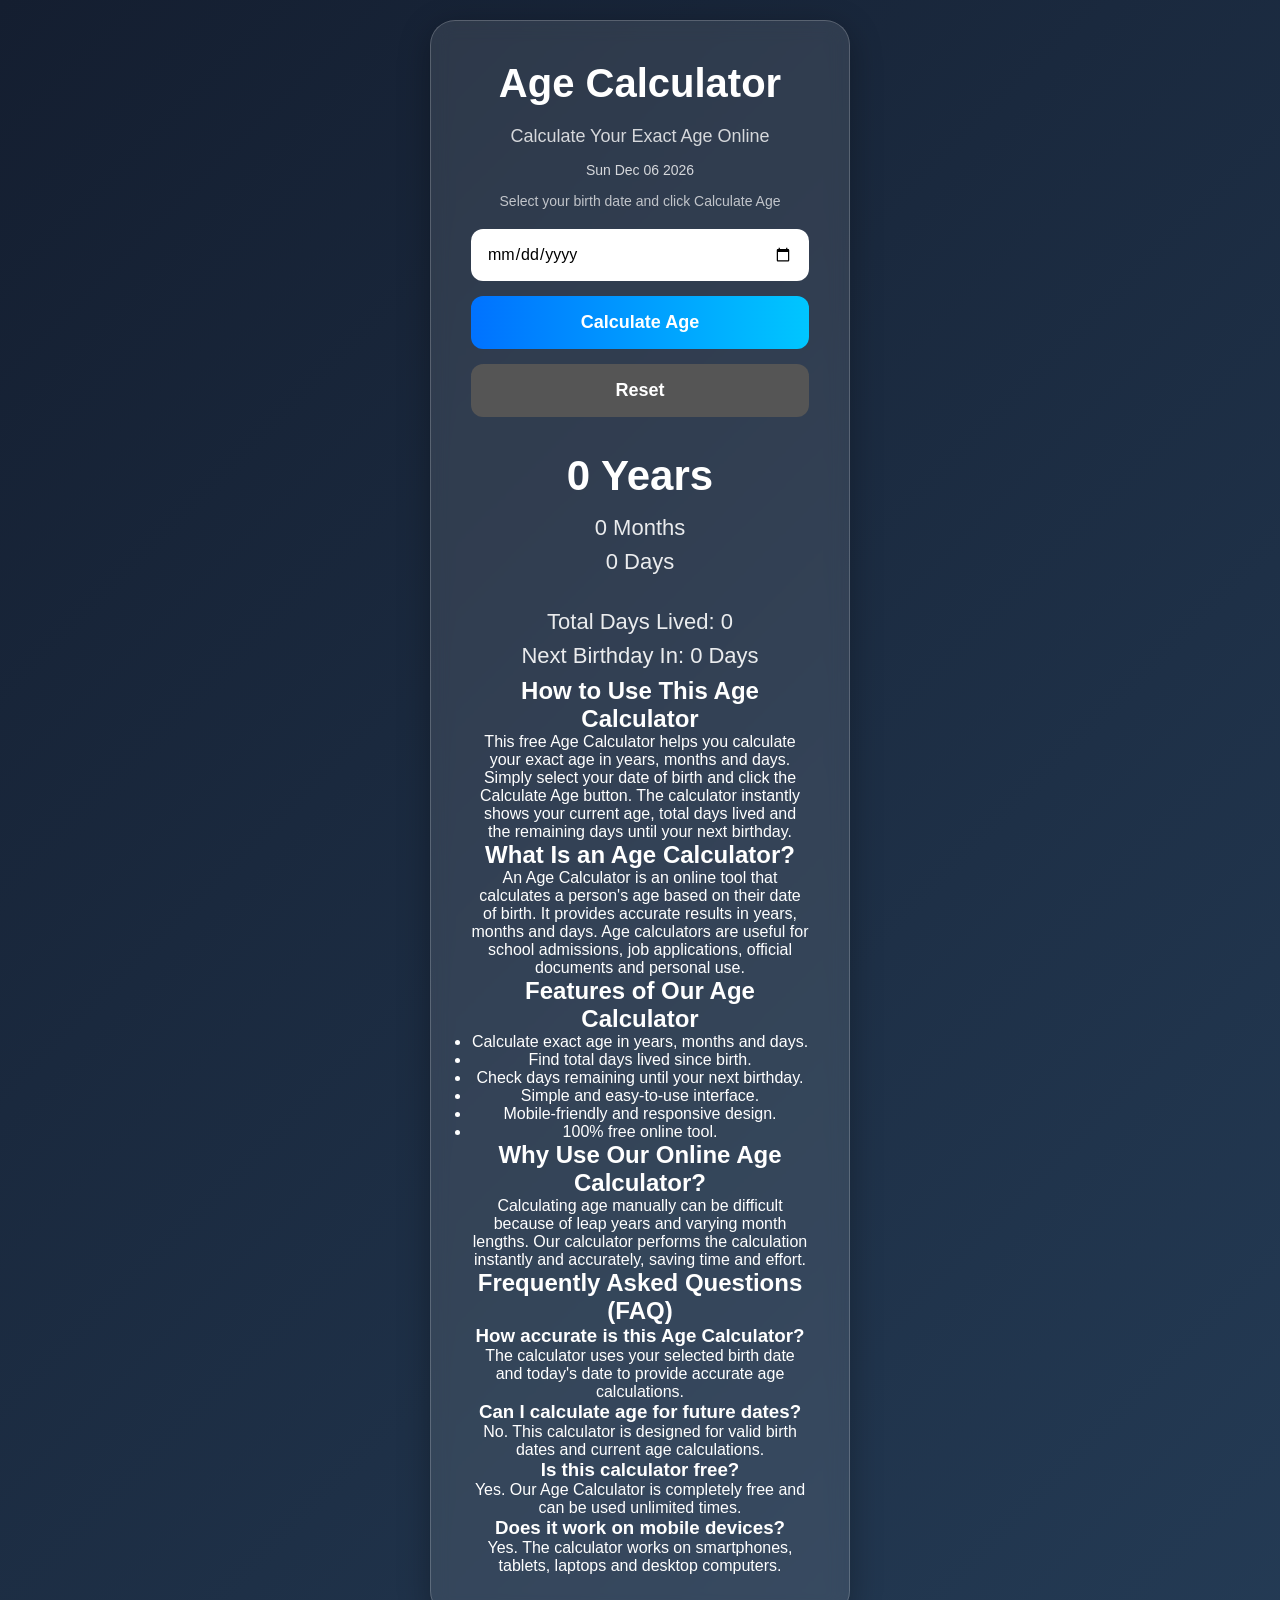
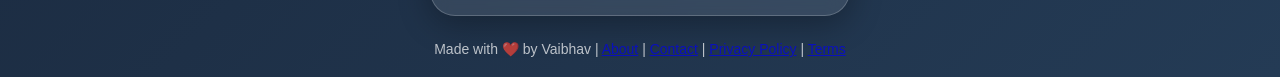
==== index.html @ e30d852c "Add files via upload" ====
<!DOCTYPE html>
<html lang="en">

<head>
    <meta charset="UTF-8">
    <meta name="viewport" content="width=device-width, initial-scale=1.0">

    <title>Free Age Calculator Online | Calculate Exact Age</title>

    <meta name="description"
        content="Free online age calculator to calculate exact age in years, months, days and next birthday countdown instantly.">

    <meta name="keywords"
        content="Age Calculator, DOB Calculator, Birthday Calculator, Online Age Calculator">

    <meta name="author" content="Vaibhav">

    <meta name="robots" content="index, follow">
    <meta name="theme-color" content="#243b55">

    <!-- Open Graph -->
    <meta property="og:title" content="Free Age Calculator Online">
    <meta property="og:description"
        content="Calculate your exact age instantly in years, months and days.">
    <meta property="og:type" content="website">
    <meta property="og:image" content="logo.png">

    <!-- Favicon -->
    <link rel="icon" type="image/png" href="logo.png">

    <!-- CSS -->
    <link rel="stylesheet" href="style.css">

</head>

<body>

    <div class="container">

        <div class="card">

            <h1>Age Calculator</h1>

            <h2 class="subtitle">
                Calculate Your Exact Age Online
            </h2>

            <p id="todayDate"></p>

            <p class="hint">
                Select your birth date and click Calculate Age
            </p>

            <div class="input-box">

                <input type="date" id="dob">

                <button onclick="calculateAge()">
                    Calculate Age
                </button>

                <button class="reset-btn" onclick="resetForm()">
                    Reset
                </button>

            </div>

            <div class="result">

                <h2 id="years">0 Years</h2>

                <p id="months">0 Months</p>

                <p id="days">0 Days</p>

                <br>

                <p id="totalDays">
                    Total Days Lived: 0
                </p>

                <p id="birthday">
                    Next Birthday In: 0 Days
                </p>

            </div>

            <!-- SEO CONTENT START -->

            <section class="seo-content">

                <h2>How to Use This Age Calculator</h2>

                <p>
                    This free Age Calculator helps you calculate your exact age in years,
                    months and days. Simply select your date of birth and click the
                    Calculate Age button. The calculator instantly shows your current age,
                    total days lived and the remaining days until your next birthday.
                </p>

                <h2>What Is an Age Calculator?</h2>

                <p>
                    An Age Calculator is an online tool that calculates a person's age
                    based on their date of birth. It provides accurate results in years,
                    months and days. Age calculators are useful for school admissions,
                    job applications, official documents and personal use.
                </p>

                <h2>Features of Our Age Calculator</h2>

                <ul>
                    <li>Calculate exact age in years, months and days.</li>
                    <li>Find total days lived since birth.</li>
                    <li>Check days remaining until your next birthday.</li>
                    <li>Simple and easy-to-use interface.</li>
                    <li>Mobile-friendly and responsive design.</li>
                    <li>100% free online tool.</li>
                </ul>

                <h2>Why Use Our Online Age Calculator?</h2>

                <p>
                    Calculating age manually can be difficult because of leap years and
                    varying month lengths. Our calculator performs the calculation
                    instantly and accurately, saving time and effort.
                </p>

                <h2>Frequently Asked Questions (FAQ)</h2>

                <h3>How accurate is this Age Calculator?</h3>

                <p>
                    The calculator uses your selected birth date and today's date to
                    provide accurate age calculations.
                </p>

                <h3>Can I calculate age for future dates?</h3>

                <p>
                    No. This calculator is designed for valid birth dates and current age
                    calculations.
                </p>

                <h3>Is this calculator free?</h3>

                <p>
                    Yes. Our Age Calculator is completely free and can be used unlimited
                    times.
                </p>

                <h3>Does it work on mobile devices?</h3>

                <p>
                    Yes. The calculator works on smartphones, tablets, laptops and desktop
                    computers.
                </p>

            </section>

            <!-- SEO CONTENT END -->

        </div>

    </div>

    <footer>
        Made with ❤️ by Vaibhav |
        <a href="about.html">About</a> |
        <a href="contact.html">Contact</a> |
        <a href="privacy-policy.html">Privacy Policy</a> |
        <a href="terms.html">Terms</a>
    </footer>

    <script src="script.js"></script>

</body>

</html>
---- style.css ----
*{
    margin:0;
    padding:0;
    box-sizing:border-box;
    font-family:'Segoe UI', sans-serif;
    transition:0.3s ease;
}

body{
    min-height:100vh;
    display:flex;
    flex-direction:column;
    justify-content:center;
    align-items:center;
    background:linear-gradient(135deg,#141e30,#243b55);
    padding:20px;
}

.container{
    width:100%;
    display:flex;
    justify-content:center;
    align-items:center;
}

.card{
    width:100%;
    max-width:420px;
    padding:40px;
    border-radius:25px;
    background:rgba(255,255,255,0.1);
    backdrop-filter:blur(10px);
    border:1px solid rgba(255,255,255,0.2);
    box-shadow:0 8px 32px rgba(0,0,0,0.3);
    text-align:center;
    color:white;
    animation:float 3s ease-in-out infinite;
}

.card h1{
    margin-bottom:20px;
    font-size:40px;
}

.subtitle{
    font-size:18px;
    margin-bottom:15px;
    opacity:0.8;
    font-weight:400;
}

#todayDate{
    margin-bottom:15px;
    opacity:0.8;
    font-size:14px;
}

.hint{
    font-size:14px;
    opacity:0.7;
    margin-bottom:20px;
}

.input-box{
    display:flex;
    flex-direction:column;
    gap:15px;
}

input{
    padding:16px;
    border:none;
    border-radius:12px;
    font-size:16px;
    outline:none;
}

button{
    padding:16px;
    border:none;
    border-radius:12px;
    background:linear-gradient(to right,#0072ff,#00c6ff);
    color:white;
    font-size:18px;
    font-weight:bold;
    cursor:pointer;
}

button:hover{
    transform:translateY(-3px);
    box-shadow:0 5px 20px rgba(0,198,255,0.4);
}

.reset-btn{
    background:#555;
}

.reset-btn:hover{
    box-shadow:0 5px 20px rgba(255,255,255,0.2);
}

.result{
    margin-top:35px;
}

.result h2{
    font-size:42px;
    margin-bottom:15px;
}

.result p{
    font-size:22px;
    margin:8px 0;
    opacity:0.9;
}

footer{
    margin-top:25px;
    color:white;
    font-size:14px;
    opacity:0.7;
    text-align:center;
}

@keyframes float{

    0%{
        transform:translateY(0px);
    }

    50%{
        transform:translateY(-10px);
    }

    100%{
        transform:translateY(0px);
    }

}

@media(max-width:500px){

    .card{
        padding:30px 20px;
    }

    .card h1{
        font-size:32px;
    }

    .subtitle{
        font-size:16px;
    }

    .result h2{
        font-size:34px;
    }

    .result p{
        font-size:20px;
    }

    button{
        font-size:16px;
    }

}
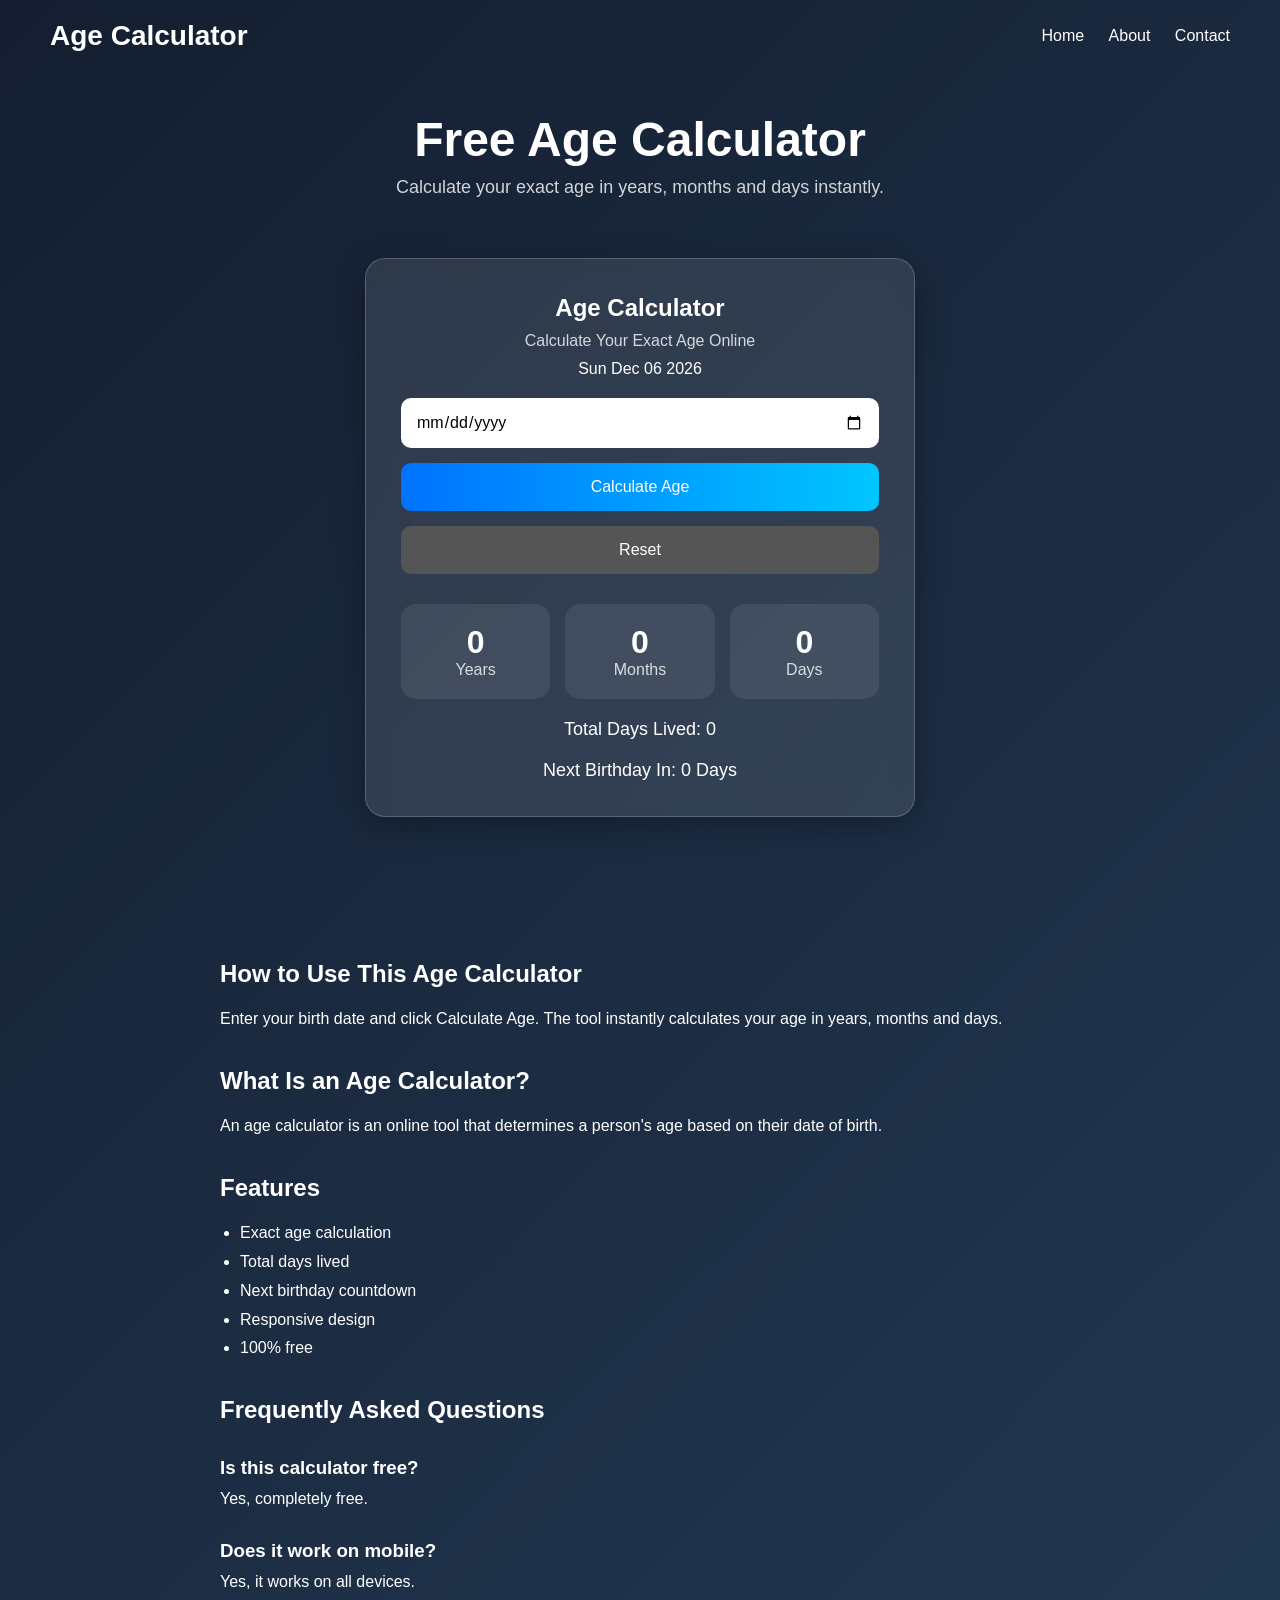
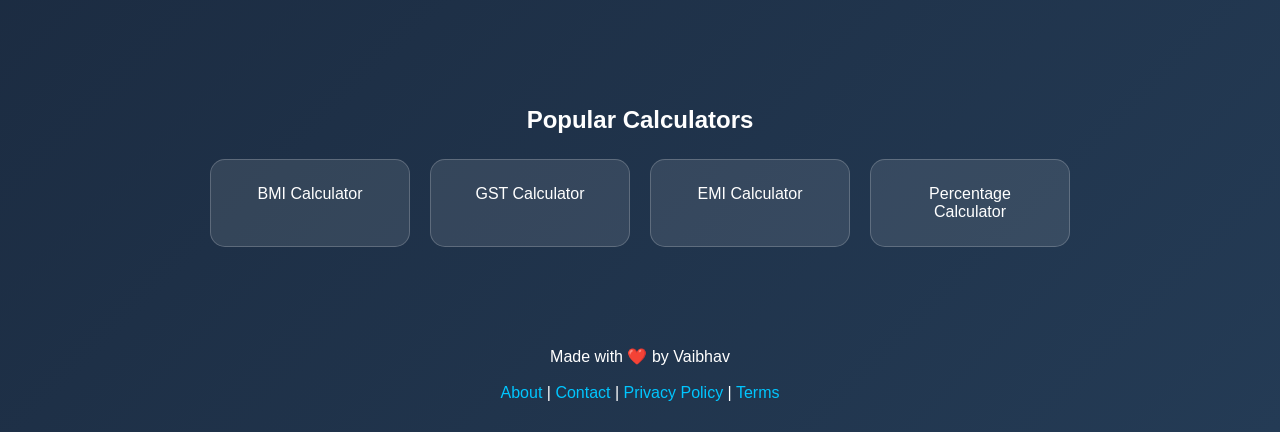
==== commit 6a4ceafe: "Add files via upload" ====
--- a/index.html
+++ b/index.html
@@ -18,38 +18,54 @@
     <meta name="robots" content="index, follow">
     <meta name="theme-color" content="#243b55">
 
-    <!-- Open Graph -->
     <meta property="og:title" content="Free Age Calculator Online">
     <meta property="og:description"
         content="Calculate your exact age instantly in years, months and days.">
     <meta property="og:type" content="website">
     <meta property="og:image" content="logo.png">
 
-    <!-- Favicon -->
     <link rel="icon" type="image/png" href="logo.png">
 
-    <!-- CSS -->
     <link rel="stylesheet" href="style.css">
-
 </head>
 
 <body>
+
+    <!-- NAVBAR -->
+
+    <nav class="navbar">
+        <div class="logo">Age Calculator</div>
+
+        <div class="nav-links">
+            <a href="index.html">Home</a>
+            <a href="about.html">About</a>
+            <a href="contact.html">Contact</a>
+        </div>
+    </nav>
+
+    <!-- HERO -->
+
+    <section class="hero">
+        <h1>Free Age Calculator</h1>
+
+        <p>
+            Calculate your exact age in years, months and days instantly.
+        </p>
+    </section>
+
+    <!-- CALCULATOR -->
 
     <div class="container">
 
         <div class="card">
 
-            <h1>Age Calculator</h1>
+            <h2>Age Calculator</h2>
 
-            <h2 class="subtitle">
+            <p class="subtitle">
                 Calculate Your Exact Age Online
-            </h2>
+            </p>
 
             <p id="todayDate"></p>
-
-            <p class="hint">
-                Select your birth date and click Calculate Age
-            </p>
 
             <div class="input-box">
 
@@ -67,13 +83,24 @@
 
             <div class="result">
 
-                <h2 id="years">0 Years</h2>
+                <div class="result-grid">
 
-                <p id="months">0 Months</p>
+                    <div class="result-card">
+                        <h3 id="years">0</h3>
+                        <span>Years</span>
+                    </div>
 
-                <p id="days">0 Days</p>
+                    <div class="result-card">
+                        <h3 id="months">0</h3>
+                        <span>Months</span>
+                    </div>
 
-                <br>
+                    <div class="result-card">
+                        <h3 id="days">0</h3>
+                        <span>Days</span>
+                    </div>
+
+                </div>
 
                 <p id="totalDays">
                     Total Days Lived: 0
@@ -85,91 +112,81 @@
 
             </div>
 
-            <!-- SEO CONTENT START -->
-
-            <section class="seo-content">
-
-                <h2>How to Use This Age Calculator</h2>
-
-                <p>
-                    This free Age Calculator helps you calculate your exact age in years,
-                    months and days. Simply select your date of birth and click the
-                    Calculate Age button. The calculator instantly shows your current age,
-                    total days lived and the remaining days until your next birthday.
-                </p>
-
-                <h2>What Is an Age Calculator?</h2>
-
-                <p>
-                    An Age Calculator is an online tool that calculates a person's age
-                    based on their date of birth. It provides accurate results in years,
-                    months and days. Age calculators are useful for school admissions,
-                    job applications, official documents and personal use.
-                </p>
-
-                <h2>Features of Our Age Calculator</h2>
-
-                <ul>
-                    <li>Calculate exact age in years, months and days.</li>
-                    <li>Find total days lived since birth.</li>
-                    <li>Check days remaining until your next birthday.</li>
-                    <li>Simple and easy-to-use interface.</li>
-                    <li>Mobile-friendly and responsive design.</li>
-                    <li>100% free online tool.</li>
-                </ul>
-
-                <h2>Why Use Our Online Age Calculator?</h2>
-
-                <p>
-                    Calculating age manually can be difficult because of leap years and
-                    varying month lengths. Our calculator performs the calculation
-                    instantly and accurately, saving time and effort.
-                </p>
-
-                <h2>Frequently Asked Questions (FAQ)</h2>
-
-                <h3>How accurate is this Age Calculator?</h3>
-
-                <p>
-                    The calculator uses your selected birth date and today's date to
-                    provide accurate age calculations.
-                </p>
-
-                <h3>Can I calculate age for future dates?</h3>
-
-                <p>
-                    No. This calculator is designed for valid birth dates and current age
-                    calculations.
-                </p>
-
-                <h3>Is this calculator free?</h3>
-
-                <p>
-                    Yes. Our Age Calculator is completely free and can be used unlimited
-                    times.
-                </p>
-
-                <h3>Does it work on mobile devices?</h3>
-
-                <p>
-                    Yes. The calculator works on smartphones, tablets, laptops and desktop
-                    computers.
-                </p>
-
-            </section>
-
-            <!-- SEO CONTENT END -->
-
         </div>
 
     </div>
 
+    <!-- SEO CONTENT -->
+
+    <section class="seo-content">
+
+        <h2>How to Use This Age Calculator</h2>
+
+        <p>
+            Enter your birth date and click Calculate Age. The tool instantly
+            calculates your age in years, months and days.
+        </p>
+
+        <h2>What Is an Age Calculator?</h2>
+
+        <p>
+            An age calculator is an online tool that determines a person's age
+            based on their date of birth.
+        </p>
+
+        <h2>Features</h2>
+
+        <ul>
+            <li>Exact age calculation</li>
+            <li>Total days lived</li>
+            <li>Next birthday countdown</li>
+            <li>Responsive design</li>
+            <li>100% free</li>
+        </ul>
+
+        <h2>Frequently Asked Questions</h2>
+
+        <h3>Is this calculator free?</h3>
+        <p>Yes, completely free.</p>
+
+        <h3>Does it work on mobile?</h3>
+        <p>Yes, it works on all devices.</p>
+
+    </section>
+
+    <!-- RELATED TOOLS -->
+
+    <section class="related-tools">
+
+        <h2>Popular Calculators</h2>
+
+        <div class="tools-grid">
+
+            <div class="tool-card">BMI Calculator</div>
+
+            <div class="tool-card">GST Calculator</div>
+
+            <div class="tool-card">EMI Calculator</div>
+
+            <div class="tool-card">Percentage Calculator</div>
+
+        </div>
+
+    </section>
+
+    <!-- FOOTER -->
+
     <footer>
-        Made with ❤️ by Vaibhav |
+
+        Made with ❤️ by Vaibhav
+
+        <br><br>
+
         <a href="about.html">About</a> |
         <a href="contact.html">Contact</a> |
         <a href="privacy-policy.html">Privacy Policy</a> |
         <a href="terms.html">Terms</a>
+
     </footer>
 
     <script src="script.js"></script>
--- a/style.css
+++ b/style.css
@@ -2,62 +2,81 @@
     margin:0;
     padding:0;
     box-sizing:border-box;
-    font-family:'Segoe UI', sans-serif;
-    transition:0.3s ease;
+    font-family:'Segoe UI',sans-serif;
 }
 
 body{
-    min-height:100vh;
+    background:linear-gradient(135deg,#141e30,#243b55);
+    color:white;
+}
+
+/* NAVBAR */
+
+.navbar{
     display:flex;
-    flex-direction:column;
-    justify-content:center;
+    justify-content:space-between;
     align-items:center;
-    background:linear-gradient(135deg,#141e30,#243b55);
-    padding:20px;
-}
+    padding:20px 50px;
+}
+
+.logo{
+    font-size:28px;
+    font-weight:bold;
+}
+
+.nav-links a{
+    color:white;
+    text-decoration:none;
+    margin-left:20px;
+}
+
+.nav-links a:hover{
+    color:#00c6ff;
+}
+
+/* HERO */
+
+.hero{
+    text-align:center;
+    padding:40px 20px;
+}
+
+.hero h1{
+    font-size:48px;
+    margin-bottom:10px;
+}
+
+.hero p{
+    opacity:0.8;
+    font-size:18px;
+}
+
+/* CALCULATOR */
 
 .container{
-    width:100%;
     display:flex;
     justify-content:center;
-    align-items:center;
+    padding:20px;
 }
 
 .card{
     width:100%;
-    max-width:420px;
-    padding:40px;
-    border-radius:25px;
+    max-width:550px;
+    padding:35px;
+    border-radius:20px;
     background:rgba(255,255,255,0.1);
     backdrop-filter:blur(10px);
     border:1px solid rgba(255,255,255,0.2);
     box-shadow:0 8px 32px rgba(0,0,0,0.3);
     text-align:center;
-    color:white;
-    animation:float 3s ease-in-out infinite;
-}
-
-.card h1{
-    margin-bottom:20px;
-    font-size:40px;
 }
 
 .subtitle{
-    font-size:18px;
-    margin-bottom:15px;
+    margin:10px 0;
     opacity:0.8;
-    font-weight:400;
 }
 
 #todayDate{
-    margin-bottom:15px;
-    opacity:0.8;
-    font-size:14px;
-}
-
-.hint{
-    font-size:14px;
-    opacity:0.7;
     margin-bottom:20px;
 }
 
@@ -68,100 +87,146 @@
 }
 
 input{
-    padding:16px;
+    padding:15px;
     border:none;
-    border-radius:12px;
+    border-radius:10px;
     font-size:16px;
-    outline:none;
 }
 
 button{
-    padding:16px;
+    padding:15px;
     border:none;
-    border-radius:12px;
+    border-radius:10px;
     background:linear-gradient(to right,#0072ff,#00c6ff);
     color:white;
-    font-size:18px;
-    font-weight:bold;
+    font-size:16px;
     cursor:pointer;
-}
-
-button:hover{
-    transform:translateY(-3px);
-    box-shadow:0 5px 20px rgba(0,198,255,0.4);
 }
 
 .reset-btn{
     background:#555;
 }
 
-.reset-btn:hover{
-    box-shadow:0 5px 20px rgba(255,255,255,0.2);
-}
+/* RESULTS */
 
 .result{
-    margin-top:35px;
-}
-
-.result h2{
-    font-size:42px;
-    margin-bottom:15px;
-}
-
-.result p{
-    font-size:22px;
-    margin:8px 0;
-    opacity:0.9;
-}
+    margin-top:30px;
+}
+
+.result-grid{
+    display:grid;
+    grid-template-columns:repeat(3,1fr);
+    gap:15px;
+}
+
+.result-card{
+    background:rgba(255,255,255,0.08);
+    padding:20px;
+    border-radius:15px;
+    text-align:center;
+    transition:0.3s ease;
+}
+
+.result-card:hover{
+    transform:translateY(-5px);
+    background:rgba(255,255,255,0.15);
+}
+
+.result-card h3{
+    font-size:32px;
+}
+
+.result-card span{
+    opacity:0.8;
+}
+
+#totalDays,
+#birthday{
+    margin-top:20px;
+    font-size:18px;
+}
+
+/* SEO */
+
+.seo-content{
+    max-width:900px;
+    margin:60px auto;
+    padding:30px;
+    line-height:1.8;
+}
+
+.seo-content h2{
+    margin-top:25px;
+    margin-bottom:10px;
+}
+
+.seo-content h3{
+    margin-top:20px;
+}
+
+.seo-content ul{
+    padding-left:20px;
+}
+
+/* RELATED TOOLS */
+
+.related-tools{
+    max-width:900px;
+    margin:50px auto;
+    padding:20px;
+}
+
+.related-tools h2{
+    text-align:center;
+    margin-bottom:25px;
+}
+
+.tools-grid{
+    display:grid;
+    grid-template-columns:repeat(auto-fit,minmax(200px,1fr));
+    gap:20px;
+}
+
+.tool-card{
+    background:rgba(255,255,255,0.1);
+    border:1px solid rgba(255,255,255,0.2);
+    padding:25px;
+    text-align:center;
+    border-radius:15px;
+    cursor:pointer;
+}
+
+.tool-card:hover{
+    transform:translateY(-5px);
+}
+
+/* FOOTER */
 
 footer{
-    margin-top:25px;
-    color:white;
-    font-size:14px;
-    opacity:0.7;
-    text-align:center;
-}
-
-@keyframes float{
-
-    0%{
-        transform:translateY(0px);
+    text-align:center;
+    padding:30px;
+}
+
+footer a{
+    color:#00c6ff;
+    text-decoration:none;
+}
+
+/* MOBILE */
+
+@media(max-width:768px){
+
+    .navbar{
+        flex-direction:column;
+        gap:15px;
     }
 
-    50%{
-        transform:translateY(-10px);
-    }
-
-    100%{
-        transform:translateY(0px);
-    }
-
-}
-
-@media(max-width:500px){
-
-    .card{
-        padding:30px 20px;
-    }
-
-    .card h1{
-        font-size:32px;
-    }
-
-    .subtitle{
-        font-size:16px;
-    }
-
-    .result h2{
+    .hero h1{
         font-size:34px;
     }
 
-    .result p{
-        font-size:20px;
+    .result-grid{
+        grid-template-columns:1fr;
     }
 
-    button{
-        font-size:16px;
-    }
-
 }
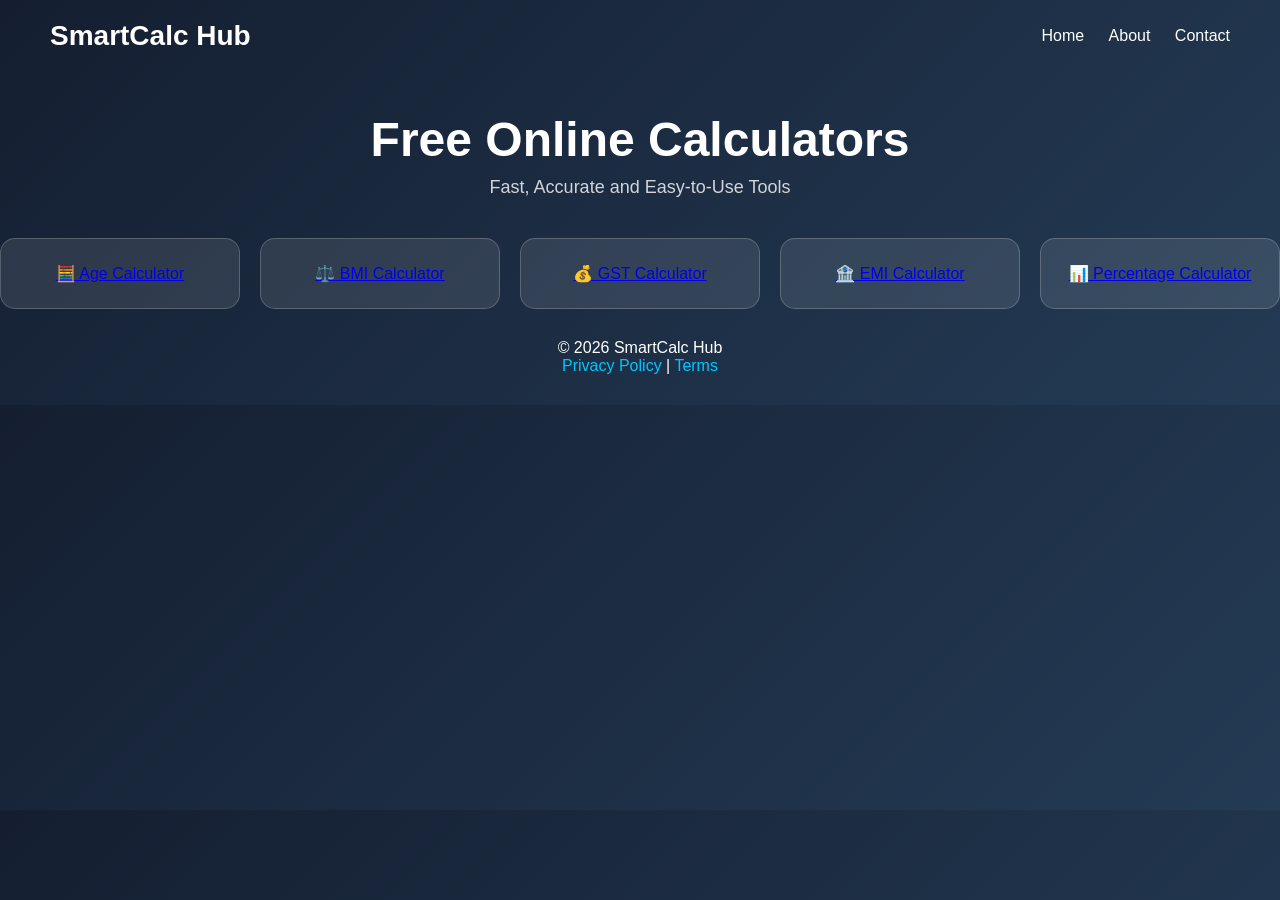
==== commit 2b451cfa: "Add files via upload" ====
--- a/index.html
+++ b/index.html
@@ -5,24 +5,10 @@
     <meta charset="UTF-8">
     <meta name="viewport" content="width=device-width, initial-scale=1.0">
 
-    <title>Free Age Calculator Online | Calculate Exact Age</title>
+    <title>SmartCalc Hub | Free Online Calculators</title>
 
     <meta name="description"
-        content="Free online age calculator to calculate exact age in years, months, days and next birthday countdown instantly.">
-
-    <meta name="keywords"
-        content="Age Calculator, DOB Calculator, Birthday Calculator, Online Age Calculator">
-
-    <meta name="author" content="Vaibhav">
-
-    <meta name="robots" content="index, follow">
-    <meta name="theme-color" content="#243b55">
-
-    <meta property="og:title" content="Free Age Calculator Online">
-    <meta property="og:description"
-        content="Calculate your exact age instantly in years, months and days.">
-    <meta property="og:type" content="website">
-    <meta property="og:image" content="logo.png">
+        content="Free online calculators including Age Calculator, BMI Calculator, GST Calculator, EMI Calculator and more.">
 
     <link rel="icon" type="image/png" href="logo.png">
 
@@ -31,165 +17,71 @@
 
 <body>
 
-    <!-- NAVBAR -->
+    <nav class="navbar">
 
-    <nav class="navbar">
-        <div class="logo">Age Calculator</div>
+        <div class="logo">
+            SmartCalc Hub
+        </div>
 
         <div class="nav-links">
             <a href="index.html">Home</a>
             <a href="about.html">About</a>
             <a href="contact.html">Contact</a>
         </div>
+
     </nav>
 
-    <!-- HERO -->
+    <section class="hero">
 
-    <section class="hero">
-        <h1>Free Age Calculator</h1>
+        <h1>Free Online Calculators</h1>
 
         <p>
-            Calculate your exact age in years, months and days instantly.
+            Fast, Accurate and Easy-to-Use Tools
         </p>
-    </section>
-
-    <!-- CALCULATOR -->
-
-    <div class="container">
-
-        <div class="card">
-
-            <h2>Age Calculator</h2>
-
-            <p class="subtitle">
-                Calculate Your Exact Age Online
-            </p>
-
-            <p id="todayDate"></p>
-
-            <div class="input-box">
-
-                <input type="date" id="dob">
-
-                <button onclick="calculateAge()">
-                    Calculate Age
-                </button>
-
-                <button class="reset-btn" onclick="resetForm()">
-                    Reset
-                </button>
-
-            </div>
-
-            <div class="result">
-
-                <div class="result-grid">
-
-                    <div class="result-card">
-                        <h3 id="years">0</h3>
-                        <span>Years</span>
-                    </div>
-
-                    <div class="result-card">
-                        <h3 id="months">0</h3>
-                        <span>Months</span>
-                    </div>
-
-                    <div class="result-card">
-                        <h3 id="days">0</h3>
-                        <span>Days</span>
-                    </div>
-
-                </div>
-
-                <p id="totalDays">
-                    Total Days Lived: 0
-                </p>
-
-                <p id="birthday">
-                    Next Birthday In: 0 Days
-                </p>
-
-            </div>
-
-        </div>
-
-    </div>
-
-    <!-- SEO CONTENT -->
-
-    <section class="seo-content">
-
-        <h2>How to Use This Age Calculator</h2>
-
-        <p>
-            Enter your birth date and click Calculate Age. The tool instantly
-            calculates your age in years, months and days.
-        </p>
-
-        <h2>What Is an Age Calculator?</h2>
-
-        <p>
-            An age calculator is an online tool that determines a person's age
-            based on their date of birth.
-        </p>
-
-        <h2>Features</h2>
-
-        <ul>
-            <li>Exact age calculation</li>
-            <li>Total days lived</li>
-            <li>Next birthday countdown</li>
-            <li>Responsive design</li>
-            <li>100% free</li>
-        </ul>
-
-        <h2>Frequently Asked Questions</h2>
-
-        <h3>Is this calculator free?</h3>
-        <p>Yes, completely free.</p>
-
-        <h3>Does it work on mobile?</h3>
-        <p>Yes, it works on all devices.</p>
 
     </section>
 
-    <!-- RELATED TOOLS -->
+    <section class="tools-grid">
 
-    <section class="related-tools">
+        <a href="age-calculator.html" class="tool-card">
+            🧮 Age Calculator
+        </a>
 
-        <h2>Popular Calculators</h2>
+        <a href="#" class="tool-card">
+            ⚖️ BMI Calculator
+        </a>
 
-        <div class="tools-grid">
+        <a href="#" class="tool-card">
+            💰 GST Calculator
+        </a>
 
-            <div class="tool-card">BMI Calculator</div>
+        <a href="#" class="tool-card">
+            🏦 EMI Calculator
+        </a>
 
-            <div class="tool-card">GST Calculator</div>
-
-            <div class="tool-card">EMI Calculator</div>
-
-            <div class="tool-card">Percentage Calculator</div>
-
-        </div>
+        <a href="#" class="tool-card">
+            📊 Percentage Calculator
+        </a>
 
     </section>
 
-    <!-- FOOTER -->
-
     <footer>
 
-        Made with ❤️ by Vaibhav
+        <p>
+            © 2026 SmartCalc Hub
+        </p>
 
-        <br><br>
+        <a href="privacy-policy.html">
+            Privacy Policy
+        </a>
 
-        <a href="about.html">About</a> |
-        <a href="contact.html">Contact</a> |
-        <a href="privacy-policy.html">Privacy Policy</a> |
-        <a href="terms.html">Terms</a>
+        |
+
+        <a href="terms.html">
+            Terms
+        </a>
 
     </footer>
-
-    <script src="script.js"></script>
 
 </body>
 
--- a/style.css
+++ b/style.css
@@ -229,4 +229,60 @@
         grid-template-columns:1fr;
     }
 
+    /* Homepage */
+
+.tools-grid{
+    max-width:1100px;
+    margin:50px auto;
+    display:grid;
+    grid-template-columns:
+    repeat(auto-fit,minmax(220px,1fr));
+    gap:25px;
+    padding:20px;
+}
+
+.tool-card{
+    text-decoration:none;
+    color:white;
+
+    background:
+    rgba(255,255,255,0.1);
+
+    border:
+    1px solid rgba(255,255,255,0.2);
+
+    border-radius:20px;
+
+    padding:35px;
+
+    text-align:center;
+
+    font-size:20px;
+
+    font-weight:600;
+
+    transition:.3s;
+}
+
+.tool-card:hover{
+    transform:translateY(-8px);
+    box-shadow:
+    0 10px 25px rgba(0,0,0,.25);
+}
+
+.hero{
+    text-align:center;
+    padding:60px 20px;
+}
+
+.hero h1{
+    font-size:52px;
+    margin-bottom:15px;
+}
+
+.hero p{
+    font-size:20px;
+    opacity:.9;
+}
+
 }
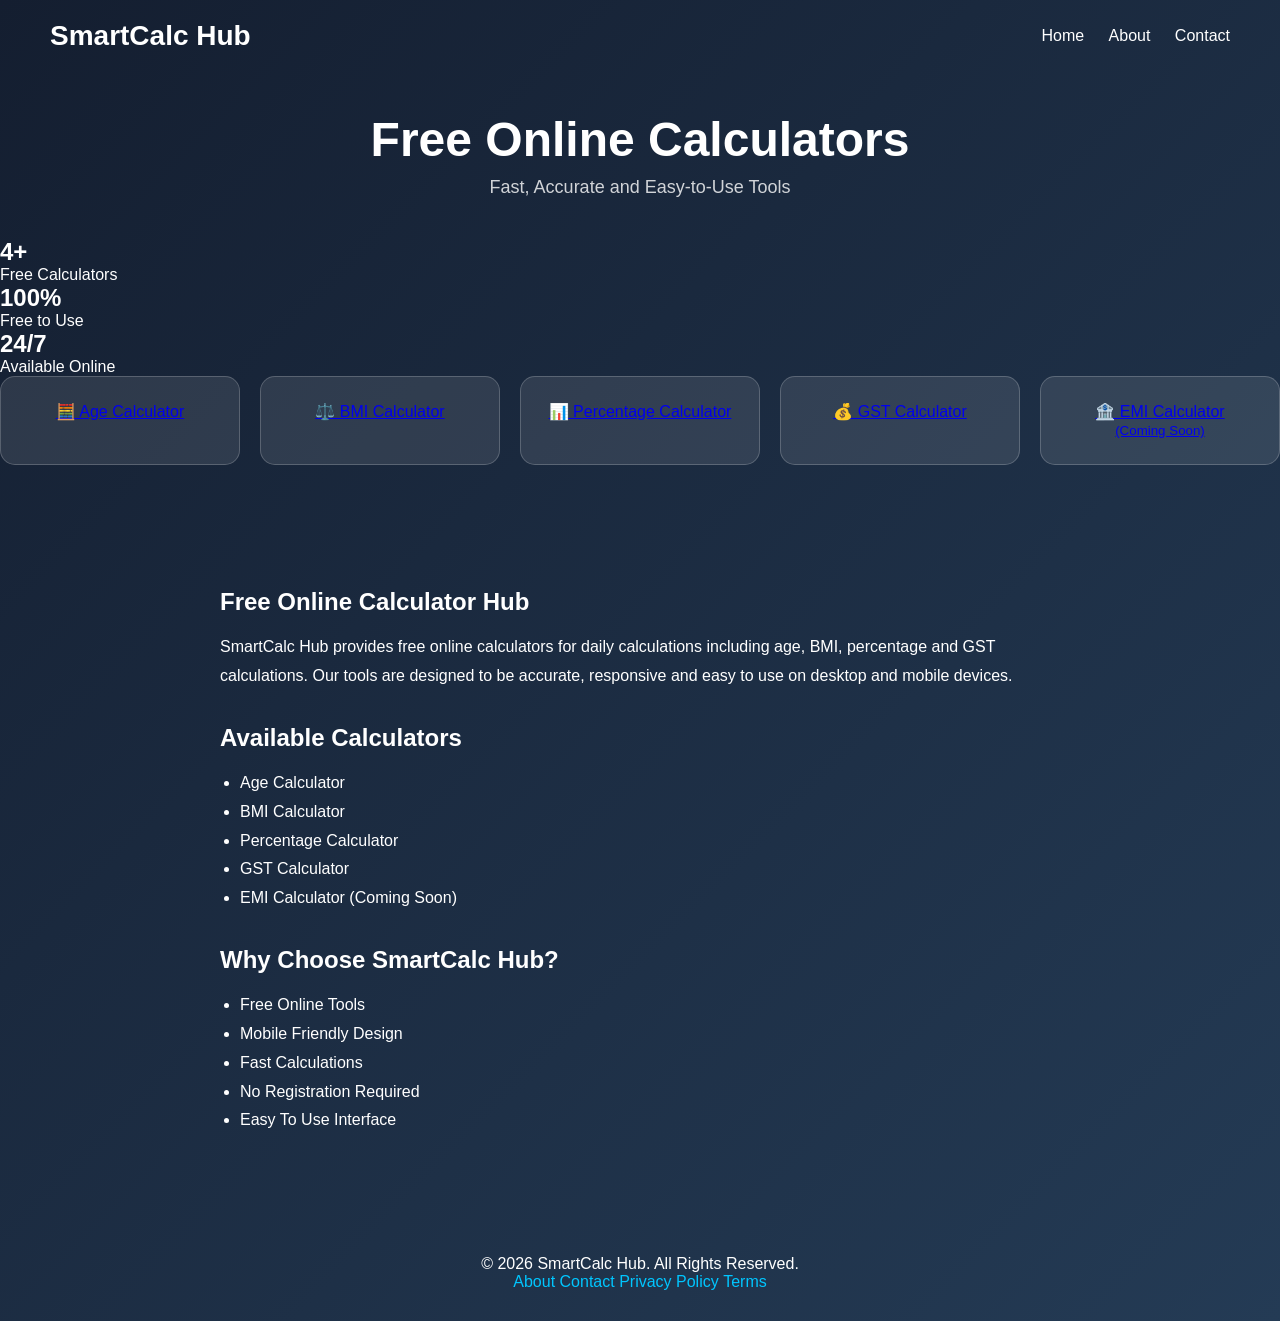
==== commit 5faa5aa8: "GST updates" ====
--- a/index.html
+++ b/index.html
@@ -2,17 +2,26 @@
 <html lang="en">
 
 <head>
+
     <meta charset="UTF-8">
     <meta name="viewport" content="width=device-width, initial-scale=1.0">
 
     <title>SmartCalc Hub | Free Online Calculators</title>
 
     <meta name="description"
-        content="Free online calculators including Age Calculator, BMI Calculator, GST Calculator, EMI Calculator and more.">
+        content="Free online calculators including Age Calculator, BMI Calculator, GST Calculator, Percentage Calculator and more.">
+
+    <meta name="keywords"
+        content="Age Calculator, BMI Calculator, GST Calculator, Percentage Calculator, Online Calculators">
+
+    <meta name="author" content="Vaibhav">
+
+    <meta name="robots" content="index, follow">
 
     <link rel="icon" type="image/png" href="logo.png">
 
     <link rel="stylesheet" href="style.css">
+
 </head>
 
 <body>
@@ -24,20 +33,54 @@
         </div>
 
         <div class="nav-links">
+
             <a href="index.html">Home</a>
+
             <a href="about.html">About</a>
+
             <a href="contact.html">Contact</a>
+
         </div>
 
     </nav>
 
     <section class="hero">
 
-        <h1>Free Online Calculators</h1>
+        <h1>
+            Free Online Calculators
+        </h1>
 
         <p>
             Fast, Accurate and Easy-to-Use Tools
         </p>
+
+    </section>
+
+    <section class="stats">
+
+        <div class="stat-card">
+
+            <h2>4+</h2>
+
+            <p>Free Calculators</p>
+
+        </div>
+
+        <div class="stat-card">
+
+            <h2>100%</h2>
+
+            <p>Free to Use</p>
+
+        </div>
+
+        <div class="stat-card">
+
+            <h2>24/7</h2>
+
+            <p>Available Online</p>
+
+        </div>
 
     </section>
 
@@ -47,39 +90,103 @@
             🧮 Age Calculator
         </a>
 
-        <a href="#" class="tool-card">
+        <a href="bmi-calculator.html" class="tool-card">
             ⚖️ BMI Calculator
         </a>
 
-        <a href="#" class="tool-card">
+        <a href="percentage-calculator.html" class="tool-card">
+            📊 Percentage Calculator
+        </a>
+
+        <a href="gst-calculator.html" class="tool-card">
             💰 GST Calculator
         </a>
 
         <a href="#" class="tool-card">
             🏦 EMI Calculator
+            <br>
+            <small>(Coming Soon)</small>
         </a>
 
-        <a href="#" class="tool-card">
-            📊 Percentage Calculator
-        </a>
+    </section>
+
+    <section class="seo-content">
+
+        <h2>
+            Free Online Calculator Hub
+        </h2>
+
+        <p>
+            SmartCalc Hub provides free online calculators
+            for daily calculations including age, BMI,
+            percentage and GST calculations. Our tools are
+            designed to be accurate, responsive and easy
+            to use on desktop and mobile devices.
+        </p>
+
+        <h2>
+            Available Calculators
+        </h2>
+
+        <ul>
+
+            <li>Age Calculator</li>
+
+            <li>BMI Calculator</li>
+
+            <li>Percentage Calculator</li>
+
+            <li>GST Calculator</li>
+
+            <li>EMI Calculator (Coming Soon)</li>
+
+        </ul>
+
+        <h2>
+            Why Choose SmartCalc Hub?
+        </h2>
+
+        <ul>
+
+            <li>Free Online Tools</li>
+
+            <li>Mobile Friendly Design</li>
+
+            <li>Fast Calculations</li>
+
+            <li>No Registration Required</li>
+
+            <li>Easy To Use Interface</li>
+
+        </ul>
 
     </section>
 
     <footer>
 
         <p>
-            © 2026 SmartCalc Hub
+            © 2026 SmartCalc Hub. All Rights Reserved.
         </p>
 
-        <a href="privacy-policy.html">
-            Privacy Policy
-        </a>
+        <div class="footer-links">
 
-        |
+            <a href="about.html">
+                About
+            </a>
 
-        <a href="terms.html">
-            Terms
-        </a>
+            <a href="contact.html">
+                Contact
+            </a>
+
+            <a href="privacy-policy.html">
+                Privacy Policy
+            </a>
+
+            <a href="terms.html">
+                Terms
+            </a>
+
+        </div>
 
     </footer>
 
--- a/style.css
+++ b/style.css
@@ -285,4 +285,220 @@
     opacity:.9;
 }
 
+select{
+    padding:16px;
+    border:none;
+    border-radius:12px;
+    font-size:16px;
+    outline:none;
+    width:100%;
+}
+
+.result-card{
+    margin-top:15px;
+    padding:15px;
+    border-radius:15px;
+    background:rgba(255,255,255,0.08);
+    text-align:center;
+}
+
+.result-card h3{
+    font-size:28px;
+    margin-bottom:5px;
+}
+
+.footer-links{
+    margin-top:10px;
+}
+
+.footer-links a{
+    color:white;
+    text-decoration:none;
+    margin:0 8px;
+}
+
+.footer-links a:hover{
+    text-decoration:underline;
+}
+
+/* ---------- NAVBAR ---------- */
+
+.navbar{
+    width:100%;
+    display:flex;
+    justify-content:space-between;
+    align-items:center;
+    padding:20px 8%;
+    background:rgba(255,255,255,0.08);
+    backdrop-filter:blur(10px);
+}
+
+.logo{
+    color:white;
+    font-size:28px;
+    font-weight:bold;
+}
+
+.nav-links a{
+    color:white;
+    text-decoration:none;
+    margin-left:20px;
+    font-weight:500;
+}
+
+.nav-links a:hover{
+    opacity:0.8;
+}
+
+/* ---------- HERO ---------- */
+
+.hero{
+    text-align:center;
+    color:white;
+    margin:50px 20px;
+}
+
+.hero h1{
+    font-size:52px;
+    margin-bottom:15px;
+}
+
+.hero p{
+    font-size:22px;
+    opacity:0.9;
+}
+
+/* ---------- STATS ---------- */
+
+.stats{
+    display:flex;
+    justify-content:center;
+    gap:20px;
+    flex-wrap:wrap;
+    margin-bottom:40px;
+}
+
+.stat-card{
+    background:rgba(255,255,255,0.08);
+    border:1px solid rgba(255,255,255,0.15);
+    padding:20px;
+    border-radius:20px;
+    text-align:center;
+    min-width:180px;
+    color:white;
+}
+
+.stat-card h2{
+    font-size:32px;
+    margin-bottom:10px;
+}
+
+/* ---------- TOOL GRID ---------- */
+
+.tools-grid{
+    width:90%;
+    max-width:1100px;
+
+    display:grid;
+
+    grid-template-columns:
+    repeat(auto-fit,minmax(220px,1fr));
+
+    gap:25px;
+
+    margin:0 auto 50px;
+}
+
+.tool-card{
+    text-decoration:none;
+    color:white;
+
+    background:
+    rgba(255,255,255,0.1);
+
+    border:
+    1px solid rgba(255,255,255,0.15);
+
+    backdrop-filter:blur(10px);
+
+    padding:30px;
+
+    border-radius:20px;
+
+    text-align:center;
+
+    font-size:20px;
+
+    font-weight:600;
+}
+
+.tool-card:hover{
+    transform:translateY(-6px);
+}
+
+/* ---------- SEO CONTENT ---------- */
+
+.seo-content{
+    width:90%;
+    max-width:900px;
+
+    margin:50px auto;
+
+    color:white;
+
+    line-height:1.8;
+}
+
+.seo-content h2{
+    margin-top:30px;
+    margin-bottom:10px;
+}
+
+.seo-content ul{
+    padding-left:20px;
+}
+
+/* ---------- FOOTER ---------- */
+
+footer{
+    width:100%;
+    text-align:center;
+    color:white;
+    padding:30px 20px;
+    margin-top:40px;
+}
+
+.footer-links{
+    margin-top:12px;
+}
+
+.footer-links a{
+    color:white;
+    text-decoration:none;
+    margin:0 10px;
+}
+
+.footer-links a:hover{
+    text-decoration:underline;
+}
+
+/* ---------- MOBILE ---------- */
+
+@media(max-width:768px){
+
+    .navbar{
+        flex-direction:column;
+        gap:15px;
+    }
+
+    .hero h1{
+        font-size:38px;
+    }
+
+    .hero p{
+        font-size:18px;
+    }
+
+}
+
 }
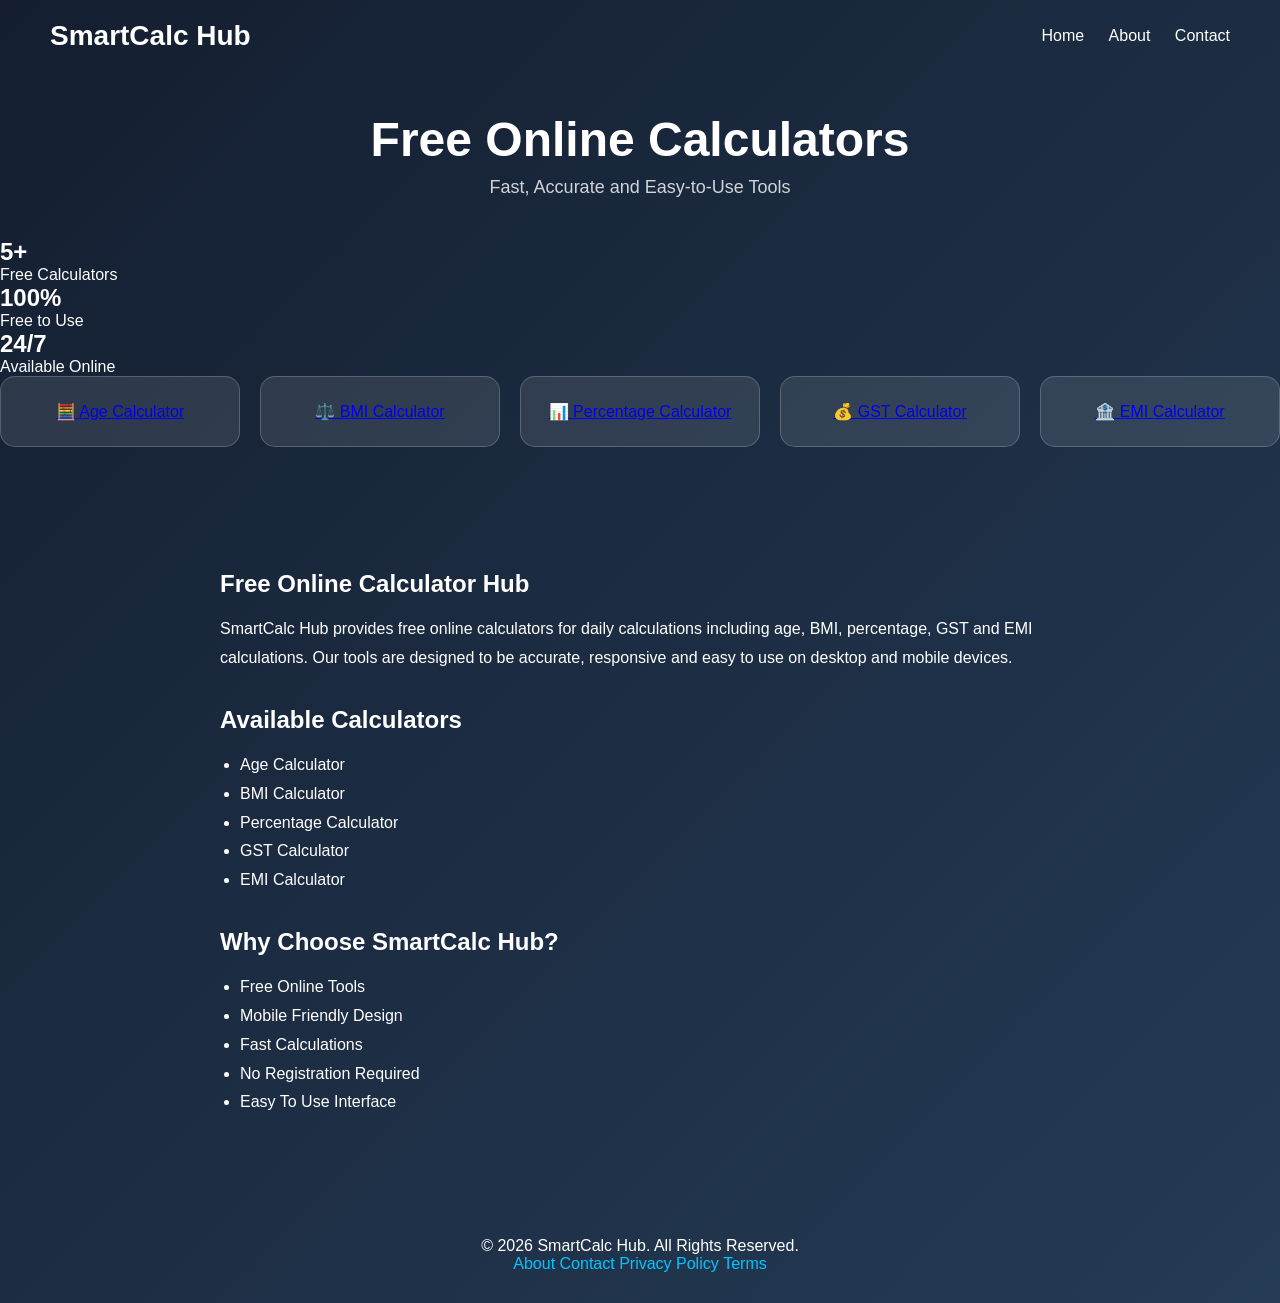
==== commit fbd1a51a: "Add files via upload" ====
--- a/index.html
+++ b/index.html
@@ -9,23 +9,43 @@
     <title>SmartCalc Hub | Free Online Calculators</title>
 
     <meta name="description"
-        content="Free online calculators including Age Calculator, BMI Calculator, GST Calculator, Percentage Calculator and more.">
+        content="Free online calculators including Age Calculator, BMI Calculator, GST Calculator, EMI Calculator, Percentage Calculator and more.">
 
     <meta name="keywords"
-        content="Age Calculator, BMI Calculator, GST Calculator, Percentage Calculator, Online Calculators">
+        content="Age Calculator, BMI Calculator, GST Calculator, EMI Calculator, Percentage Calculator, Online Calculators">
 
     <meta name="author" content="Vaibhav">
 
     <meta name="robots" content="index, follow">
 
+    <!-- Open Graph Tags -->
+    <meta property="og:title"
+        content="SmartCalc Hub | Free Online Calculators">
+
+    <meta property="og:description"
+        content="Free online calculators including Age Calculator, BMI Calculator, GST Calculator, EMI Calculator and more.">
+
+    <meta property="og:type"
+        content="website">
+
+    <meta property="og:image"
+        content="logo.png">
+
+    <!-- Canonical URL -->
+    <link rel="canonical"
+        href="https://vaibhav-2310.github.io/age-calculator/">
+
+    <!-- Favicon -->
     <link rel="icon" type="image/png" href="logo.png">
 
+    <!-- CSS -->
     <link rel="stylesheet" href="style.css">
 
 </head>
 
 <body>
 
+    <!-- Navbar -->
     <nav class="navbar">
 
         <div class="logo">
@@ -44,6 +64,7 @@
 
     </nav>
 
+    <!-- Hero Section -->
     <section class="hero">
 
         <h1>
@@ -56,11 +77,12 @@
 
     </section>
 
+    <!-- Stats Section -->
     <section class="stats">
 
         <div class="stat-card">
 
-            <h2>4+</h2>
+            <h2>5+</h2>
 
             <p>Free Calculators</p>
 
@@ -84,6 +106,7 @@
 
     </section>
 
+    <!-- Tools Section -->
     <section class="tools-grid">
 
         <a href="age-calculator.html" class="tool-card">
@@ -102,14 +125,13 @@
             💰 GST Calculator
         </a>
 
-        <a href="#" class="tool-card">
+        <a href="emi-calculator.html" class="tool-card">
             🏦 EMI Calculator
-            <br>
-            <small>(Coming Soon)</small>
-        </a>
-
-    </section>
-
+        </a>
+
+    </section>
+
+    <!-- SEO Content -->
     <section class="seo-content">
 
         <h2>
@@ -119,9 +141,10 @@
         <p>
             SmartCalc Hub provides free online calculators
             for daily calculations including age, BMI,
-            percentage and GST calculations. Our tools are
-            designed to be accurate, responsive and easy
-            to use on desktop and mobile devices.
+            percentage, GST and EMI calculations.
+            Our tools are designed to be accurate,
+            responsive and easy to use on desktop
+            and mobile devices.
         </p>
 
         <h2>
@@ -138,7 +161,7 @@
 
             <li>GST Calculator</li>
 
-            <li>EMI Calculator (Coming Soon)</li>
+            <li>EMI Calculator</li>
 
         </ul>
 
@@ -162,6 +185,7 @@
 
     </section>
 
+    <!-- Footer -->
     <footer>
 
         <p>
